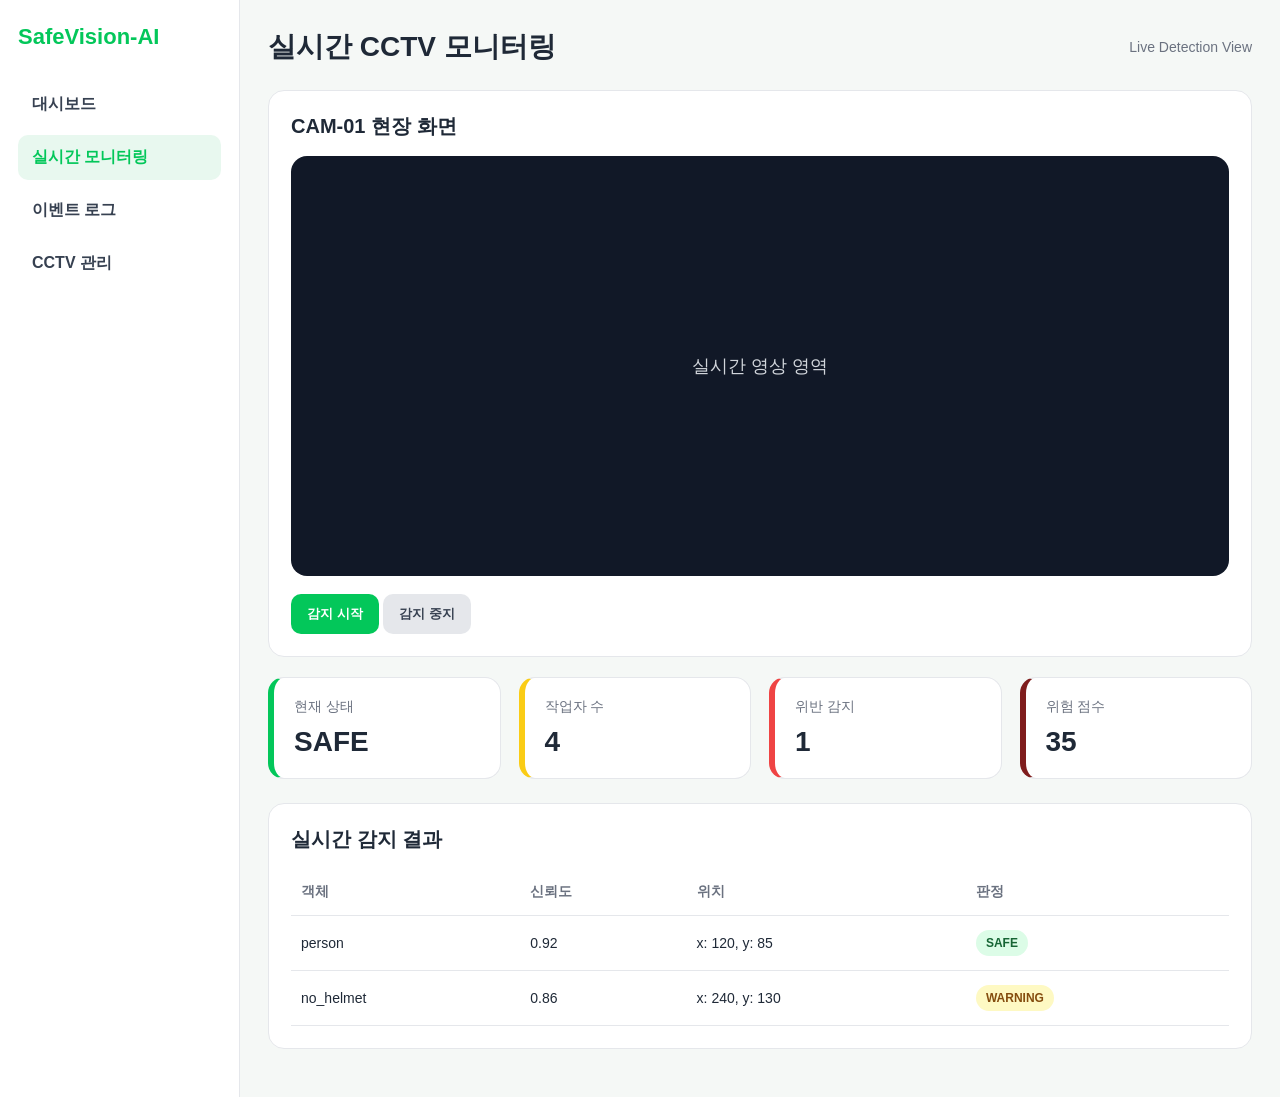
==== frontend/monitoring.html @ b92fdd61 "Add frontend JavaScript files" ====
<!DOCTYPE html>
<html lang="ko">
<head>
  <meta charset="UTF-8">
  <title>SafeVision-AI Monitoring</title>
  <link rel="stylesheet" href="./css/style.css">
  <script src="./js/common.js" defer></script>
  <script src="./js/monitoring.js" defer></script>
</head>
<body>
  <div class="layout">
    <aside class="sidebar">
      <div class="logo">SafeVision-AI</div>

      <nav class="nav-menu">
        <a href="./index.html" class="nav-link">대시보드</a>
        <a href="./monitoring.html" class="nav-link active">실시간 모니터링</a>
        <a href="./event-log.html" class="nav-link">이벤트 로그</a>
        <a href="./cctv-manage.html" class="nav-link">CCTV 관리</a>
      </nav>
    </aside>

    <main class="main">
      <header class="header">
        <h1>실시간 CCTV 모니터링</h1>
        <div class="header-info">Live Detection View</div>
      </header>

      <section class="content-section">
        <div class="section-title">CAM-01 현장 화면</div>

        <div class="video-box">
          실시간 영상 영역
        </div>

        <button class="button">감지 시작</button>
        <button class="button secondary">감지 중지</button>
      </section>

      <section class="card-grid">
        <div class="card safe">
          <div class="card-title">현재 상태</div>
          <div class="card-value">SAFE</div>
        </div>

        <div class="card warning">
          <div class="card-title">작업자 수</div>
          <div class="card-value">4</div>
        </div>

        <div class="card danger">
          <div class="card-title">위반 감지</div>
          <div class="card-value">1</div>
        </div>

        <div class="card critical">
          <div class="card-title">위험 점수</div>
          <div class="card-value">35</div>
        </div>
      </section>

      <section class="content-section">
        <div class="section-title">실시간 감지 결과</div>

        <table class="table">
          <thead>
            <tr>
              <th>객체</th>
              <th>신뢰도</th>
              <th>위치</th>
              <th>판정</th>
            </tr>
          </thead>
          <tbody>
            <tr>
              <td>person</td>
              <td>0.92</td>
              <td>x: 120, y: 85</td>
              <td><span class="status-badge status-safe">SAFE</span></td>
            </tr>
            <tr>
              <td>no_helmet</td>
              <td>0.86</td>
              <td>x: 240, y: 130</td>
              <td><span class="status-badge status-warning">WARNING</span></td>
            </tr>
          </tbody>
        </table>
      </section>
    </main>
  </div>
</body>
</html>
---- frontend/css/style.css ----
* {
  box-sizing: border-box;
  margin: 0;
  padding: 0;
}

body {
  font-family: Arial, "Noto Sans KR", sans-serif;
  background-color: #f5f8f6;
  color: #1f2937;
}

a {
  text-decoration: none;
  color: inherit;
}

.layout {
  display: flex;
  min-height: 100vh;
}

/* Sidebar */
.sidebar {
  width: 240px;
  background-color: #ffffff;
  border-right: 1px solid #e5e7eb;
  padding: 24px 18px;
}

.logo {
  font-size: 22px;
  font-weight: 800;
  color: #03c75a;
  margin-bottom: 32px;
}

.nav-menu {
  display: flex;
  flex-direction: column;
  gap: 8px;
}

.nav-link {
  padding: 12px 14px;
  border-radius: 10px;
  color: #374151;
  font-weight: 600;
}

.nav-link:hover,
.nav-link.active {
  background-color: #e8f8ef;
  color: #03c75a;
}

/* Main */
.main {
  flex: 1;
  padding: 28px;
}

.header {
  display: flex;
  justify-content: space-between;
  align-items: center;
  margin-bottom: 24px;
}

.header h1 {
  font-size: 28px;
}

.header-info {
  color: #6b7280;
  font-size: 14px;
}

.card-grid {
  display: grid;
  grid-template-columns: repeat(4, 1fr);
  gap: 18px;
  margin-bottom: 24px;
}

.card {
  background-color: #ffffff;
  border: 1px solid #e5e7eb;
  border-radius: 16px;
  padding: 20px;
}

.card-title {
  font-size: 14px;
  color: #6b7280;
  margin-bottom: 10px;
}

.card-value {
  font-size: 28px;
  font-weight: 800;
}

.card.safe {
  border-left: 6px solid #03c75a;
}

.card.warning {
  border-left: 6px solid #facc15;
}

.card.danger {
  border-left: 6px solid #ef4444;
}

.card.critical {
  border-left: 6px solid #7f1d1d;
}

.content-section {
  background-color: #ffffff;
  border: 1px solid #e5e7eb;
  border-radius: 16px;
  padding: 22px;
  margin-bottom: 20px;
}

.section-title {
  font-size: 20px;
  font-weight: 800;
  margin-bottom: 16px;
}

.status-badge {
  display: inline-block;
  padding: 6px 10px;
  border-radius: 999px;
  font-size: 12px;
  font-weight: 700;
}

.status-safe {
  background-color: #dcfce7;
  color: #166534;
}

.status-warning {
  background-color: #fef9c3;
  color: #854d0e;
}

.status-danger {
  background-color: #fee2e2;
  color: #991b1b;
}

.status-critical {
  background-color: #7f1d1d;
  color: #ffffff;
}

.table {
  width: 100%;
  border-collapse: collapse;
}

.table th,
.table td {
  border-bottom: 1px solid #e5e7eb;
  padding: 14px 10px;
  text-align: left;
  font-size: 14px;
}

.table th {
  color: #6b7280;
  font-weight: 700;
}

.video-box {
  width: 100%;
  height: 420px;
  background-color: #111827;
  border-radius: 16px;
  display: flex;
  align-items: center;
  justify-content: center;
  color: #d1d5db;
  font-size: 18px;
  margin-bottom: 18px;
}

.button {
  border: none;
  background-color: #03c75a;
  color: white;
  padding: 11px 16px;
  border-radius: 10px;
  font-weight: 700;
  cursor: pointer;
}

.button.secondary {
  background-color: #e5e7eb;
  color: #374151;
}

.form-row {
  display: flex;
  gap: 12px;
  margin-bottom: 14px;
}

.input {
  flex: 1;
  padding: 11px 12px;
  border: 1px solid #d1d5db;
  border-radius: 10px;
}

@media (max-width: 1000px) {
  .card-grid {
    grid-template-columns: repeat(2, 1fr);
  }

  .sidebar {
    width: 200px;
  }
}
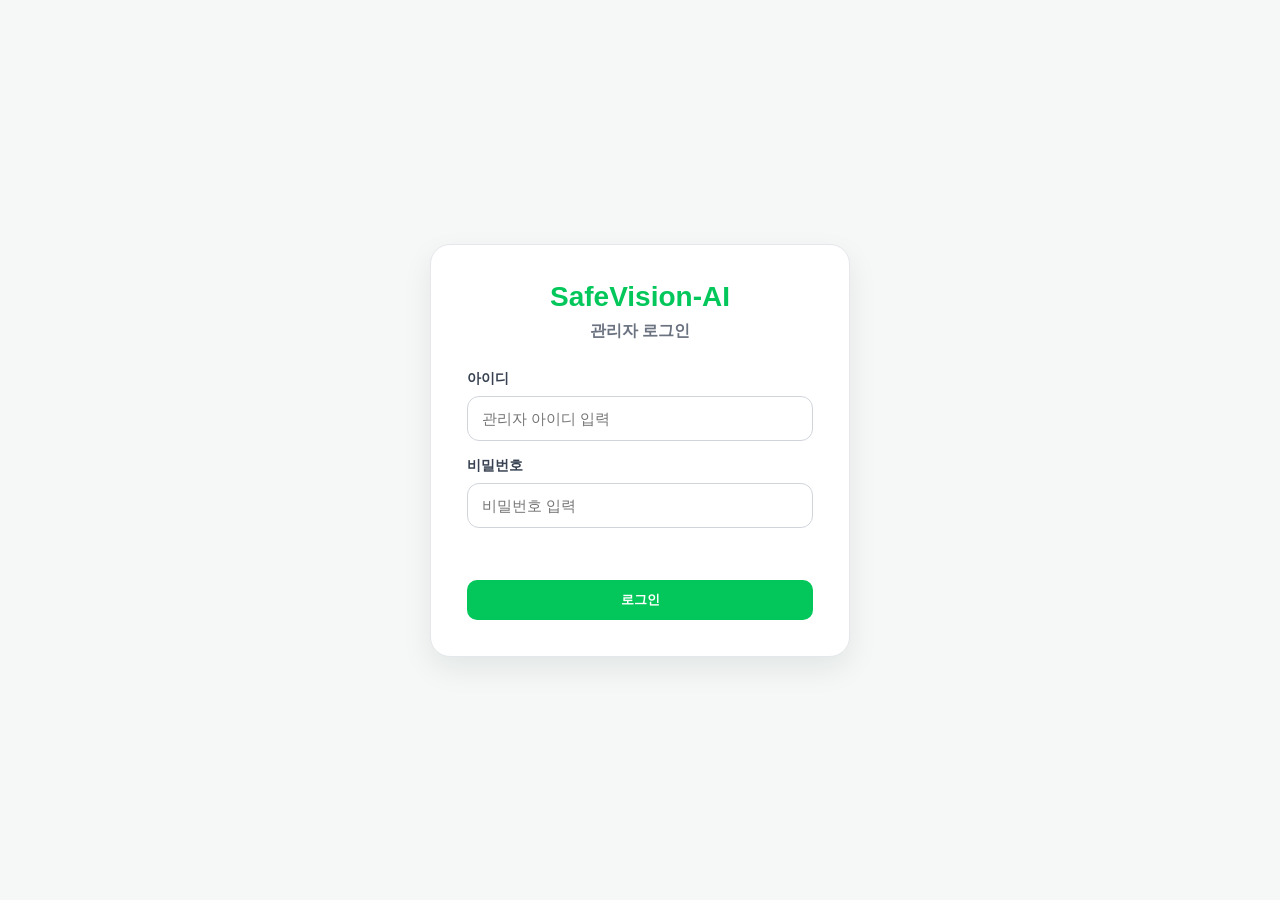
==== commit 9174eb56: "Test webcam preview on monitoring page" ====
--- a/frontend/monitoring.html
+++ b/frontend/monitoring.html
@@ -30,11 +30,11 @@
         <div class="section-title">CAM-01 현장 화면</div>
 
         <div class="video-box">
-          실시간 영상 영역
+          <video id="webcam" autoplay playsinline muted></video>
         </div>
 
-        <button class="button">감지 시작</button>
-        <button class="button secondary">감지 중지</button>
+      <button class="button" id="startBtn">감지 시작</button>
+      <button class="button secondary" id="stopBtn">감지 중지</button>
       </section>
 
       <section class="card-grid">
--- a/frontend/css/style.css
+++ b/frontend/css/style.css
@@ -226,4 +226,92 @@
   .sidebar {
     width: 200px;
   }
+}
+
+/* Login */
+.login-page {
+  min-height: 100vh;
+  background-color: #f5f8f6;
+  display: flex;
+  align-items: center;
+  justify-content: center;
+}
+
+.login-card {
+  width: 420px;
+  background-color: #ffffff;
+  border: 1px solid #e5e7eb;
+  border-radius: 20px;
+  padding: 36px;
+  box-shadow: 0 12px 30px rgba(15, 23, 42, 0.08);
+}
+
+.login-logo {
+  font-size: 28px;
+  font-weight: 900;
+  color: #03c75a;
+  text-align: center;
+  margin-bottom: 8px;
+}
+
+.login-subtitle {
+  text-align: center;
+  color: #6b7280;
+  margin-bottom: 28px;
+  font-weight: 600;
+}
+
+.login-field {
+  margin-bottom: 16px;
+}
+
+.login-field label {
+  display: block;
+  font-size: 14px;
+  font-weight: 700;
+  margin-bottom: 8px;
+  color: #374151;
+}
+
+.login-field input {
+  width: 100%;
+  padding: 13px 14px;
+  border: 1px solid #d1d5db;
+  border-radius: 12px;
+  font-size: 15px;
+}
+
+.login-field input:focus {
+  outline: none;
+  border-color: #03c75a;
+}
+
+.login-message {
+  min-height: 20px;
+  font-size: 13px;
+  color: #ef4444;
+  margin-bottom: 12px;
+}
+
+.login-button {
+  width: 100%;
+  margin-top: 4px;
+}
+
+.video-box {
+  width: 100%;
+  height: 420px;
+  background-color: #111;
+  border-radius: 16px;
+  overflow: hidden;
+
+  display: flex;
+  align-items: center;
+  justify-content: center;
+}
+
+.video-box video {
+  width: 100%;
+  height: 100%;
+  object-fit: cover;
 }
